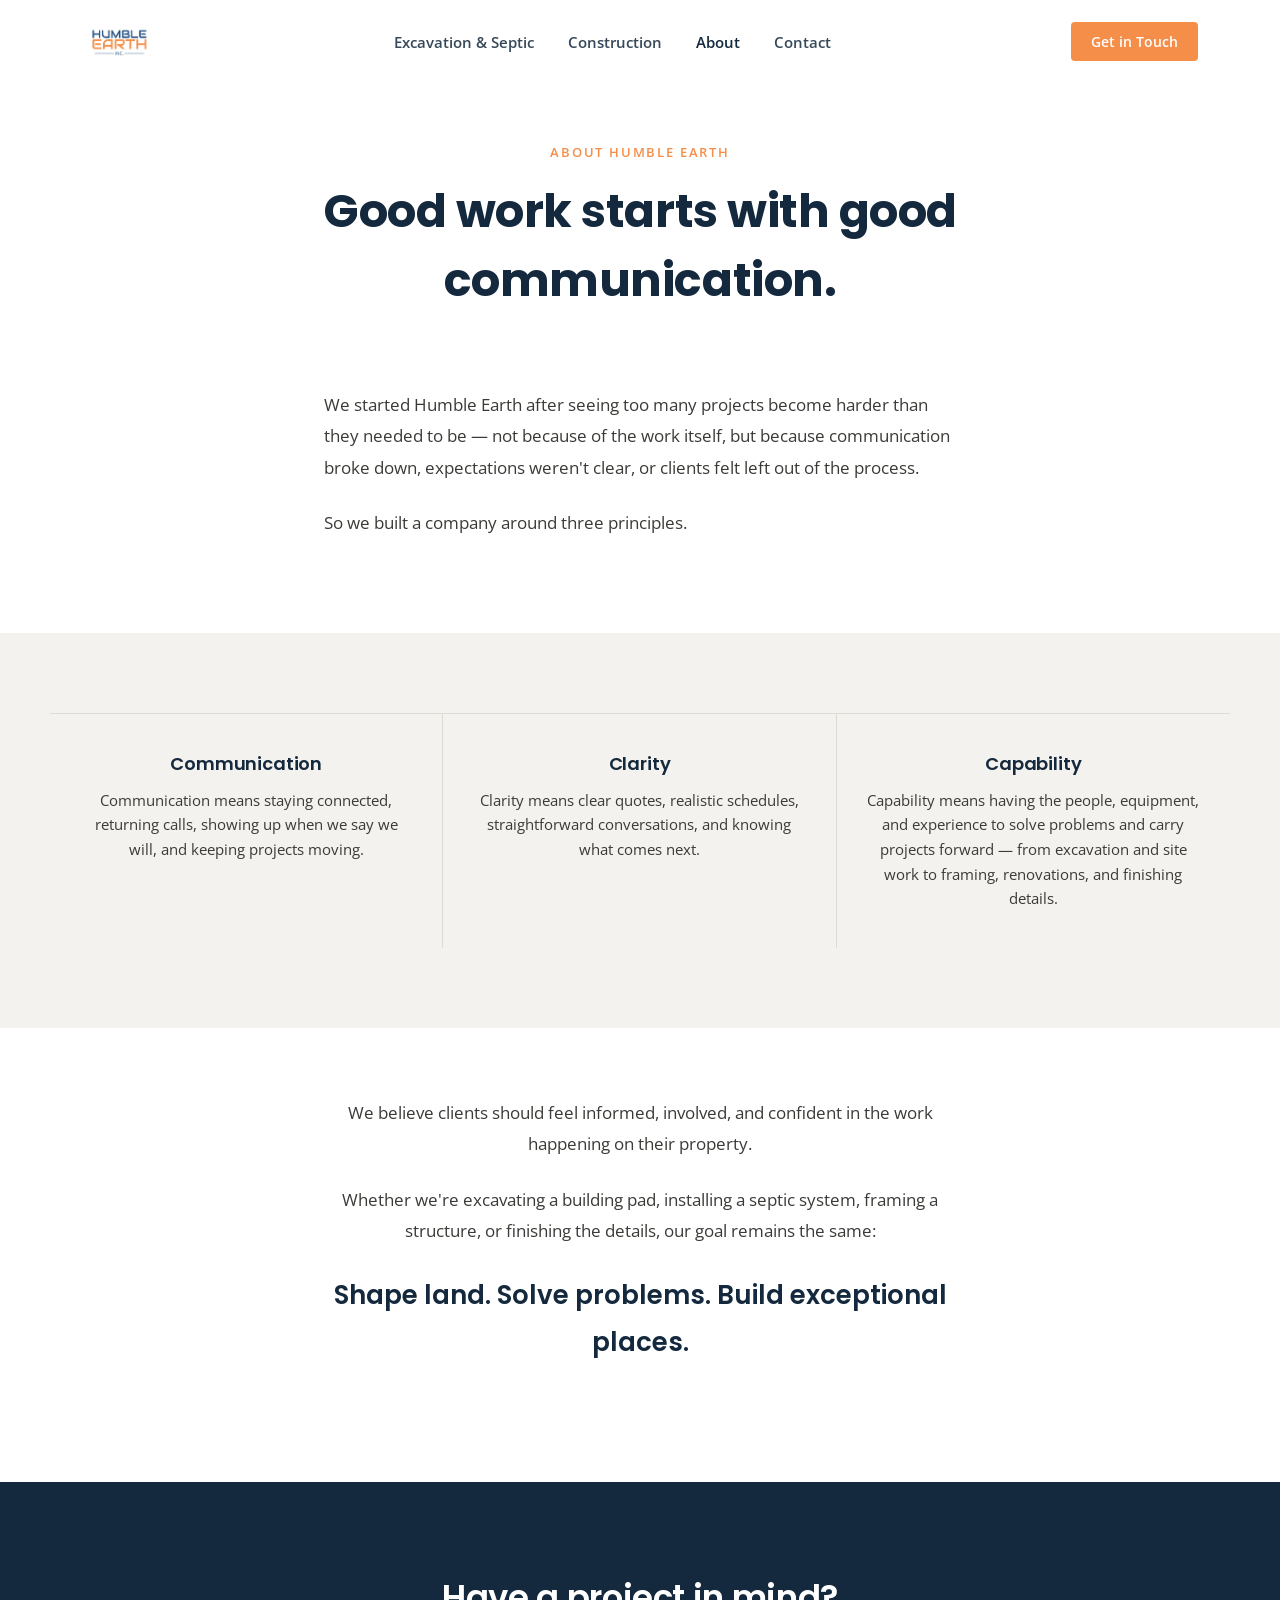
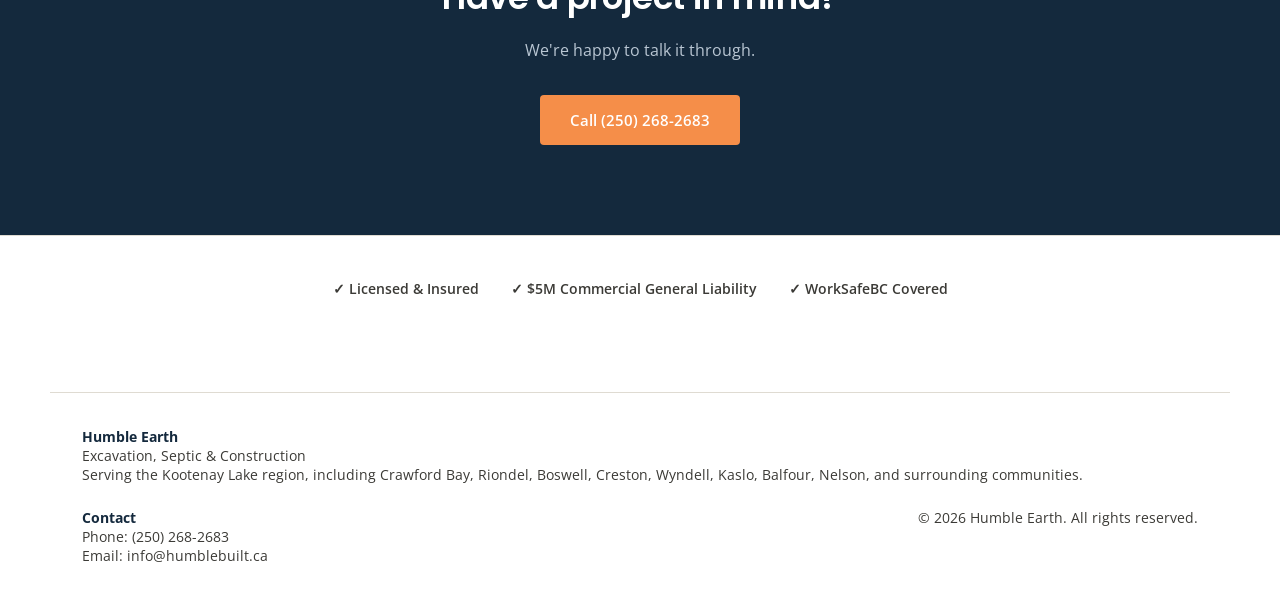
==== about.html @ 0f94adf6 "zip file commit" ====
<!DOCTYPE html>
<html lang="en">
<head>
<meta charset="UTF-8">
<meta name="viewport" content="width=device-width, initial-scale=1.0">
<title>About Humble Earth — Excavation &amp; Construction</title>
<link rel="preconnect" href="https://fonts.googleapis.com">
<link href="https://fonts.googleapis.com/css2?family=Poppins:wght@400;500;600;700&family=Open+Sans:wght@400;500;600&display=swap" rel="stylesheet">
<style>
  :root{
    --blue-ink:#14293D; --blue-deep:#285181; --orange:#F58E49; --orange-dark:#D96F2C;
    --white:#FFFFFF; --grey-section:#F4F2EE; --grey-text:#3B3A36; --grey-line:#DFDBD2; --max:1180px;
  }
  *{box-sizing:border-box;}
  body{margin:0;font-family:'Open Sans', sans-serif;color:var(--grey-text);background:var(--white);-webkit-font-smoothing:antialiased;}
  h1,h2,h3{font-family:'Poppins', sans-serif;color:var(--blue-ink);margin:0;letter-spacing:-0.01em;}
  a{text-decoration:none;}
  img{max-width:100%;display:block;}
  .wrap{max-width:var(--max); margin:0 auto; padding:0 32px;}

  .nav{display:flex; align-items:center; justify-content:space-between; padding:22px 32px; max-width:var(--max); margin:0 auto;}
  .nav .logo img{height:34px;width:auto;}
  .nav ul{list-style:none;display:flex;gap:34px;margin:0;padding:0;}
  .nav ul a{color:var(--blue-ink); font-weight:600; font-size:14.5px; opacity:.85;}
  .nav ul a.active,.nav ul a:hover{opacity:1;}
  .nav-cta{background:var(--orange); color:var(--white)!important; padding:10px 20px; border-radius:4px; font-weight:600; font-size:14px;}
  @media(max-width:760px){ .nav ul{display:none;} }

  .pagehero{ max-width:720px; margin:0 auto; text-align:center; padding:60px 24px 20px; }
  .pagehero .kicker{font-weight:600; font-size:13px; letter-spacing:.14em; text-transform:uppercase; color:var(--orange); margin-bottom:16px;}
  .pagehero h1{ font-size:clamp(32px,5vw,46px); font-weight:700; margin-bottom:14px; }
  .pagehero p.lead{ font-family:'Poppins',sans-serif; font-weight:500; font-style:italic; font-size:19px; color:var(--blue-deep); }

  .prose{ max-width:680px; margin:0 auto; padding:40px 24px 70px; }
  .prose p{ font-size:17px; line-height:1.85; color:var(--grey-text); margin:0 0 24px; }

  .pillars{ background:var(--grey-section); padding:80px 0; margin-bottom:70px; }
  .pillars-grid{ display:grid; grid-template-columns:repeat(3,1fr); gap:0; border-top:1px solid var(--grey-line); max-width:var(--max); margin:0 auto; }
  @media(max-width:760px){ .pillars-grid{grid-template-columns:1fr;} }
  .pillar-item{ padding:36px 30px; border-right:1px solid var(--grey-line); text-align:center; }
  .pillars-grid .pillar-item:last-child{ border-right:none; }
  .pillar-item h3{ font-size:18px; font-weight:600; margin-bottom:12px; }
  .pillar-item p{ font-size:14.5px; line-height:1.7; color:var(--grey-text); margin:0; }

  .closing{ max-width:680px; margin:0 auto; padding:0 24px 90px; text-align:center; }
  .closing p{ font-size:17px; line-height:1.8; color:var(--grey-text); margin-bottom:26px; }
  .closing .statement{ font-family:'Poppins',sans-serif; font-weight:600; font-size:clamp(20px,2.6vw,26px); color:var(--blue-ink); }

  .cta{ background:var(--blue-ink); color:var(--white); padding:90px 0; text-align:center; }
  .cta h2{ color:var(--white); font-size:clamp(26px,4vw,34px); font-weight:600; margin-bottom:14px; }
  .cta p{ color:#B9C6D3; font-size:16px; margin-bottom:34px; }
  .btn{font-weight:600; font-size:15px; padding:15px 30px; border-radius:4px; display:inline-block;}
  .btn-primary{background:var(--orange); color:var(--white);}
  .btn-primary:hover{background:var(--orange-dark);}

  footer{ padding:50px 0 40px; }
  .footer-grid{display:flex; justify-content:space-between; flex-wrap:wrap; gap:24px; border-top:1px solid var(--grey-line); padding-top:34px; font-size:14px; color:var(--grey-text);}
  .footer-grid strong{ color:var(--blue-ink); }
  .footer-grid a{ color:var(--grey-text); }
</style>
</head>
<body>

<nav class="nav">
  <a class="logo" href="index.html"><img src="[data-uri]" alt="Humble Earth"></a>
  <ul>
    <li><a href="excavation.html">Excavation &amp; Septic</a></li>
    <li><a href="construction.html">Construction</a></li>
    <li><a href="about.html" class="active">About</a></li>
    <li><a href="index.html#contact">Contact</a></li>
  </ul>
  <a href="index.html#contact" class="nav-cta">Get in Touch</a>
</nav>

<section class="pagehero">
  <div class="kicker">About Humble Earth</div>
  <h1>Good work starts with good communication.</h1>
</section>

<section class="prose">
  <p>We started Humble Earth after seeing too many projects become harder than they needed to be — not because of the work itself, but because communication broke down, expectations weren't clear, or clients felt left out of the process.</p>
  <p>So we built a company around three principles.</p>
</section>

<section class="pillars">
  <div class="pillars-grid">
    <div class="pillar-item">
      <h3>Communication</h3>
      <p>Communication means staying connected, returning calls, showing up when we say we will, and keeping projects moving.</p>
    </div>
    <div class="pillar-item">
      <h3>Clarity</h3>
      <p>Clarity means clear quotes, realistic schedules, straightforward conversations, and knowing what comes next.</p>
    </div>
    <div class="pillar-item">
      <h3>Capability</h3>
      <p>Capability means having the people, equipment, and experience to solve problems and carry projects forward — from excavation and site work to framing, renovations, and finishing details.</p>
    </div>
  </div>
</section>

<section class="closing">
  <p>We believe clients should feel informed, involved, and confident in the work happening on their property.</p>
  <p>Whether we're excavating a building pad, installing a septic system, framing a structure, or finishing the details, our goal remains the same:</p>
  <p class="statement">Shape land. Solve problems. Build exceptional places.</p>
</section>

<section class="cta" id="contact">
  <div class="wrap">
    <h2>Have a project in mind?</h2>
    <p>We're happy to talk it through.</p>
    <a href="tel:2502682683" class="btn btn-primary">Call (250) 268-2683</a>
  </div>
</section>

<section style="padding:44px 0; border-top:1px solid #DFDBD2;">
  <div class="wrap" style="display:flex; flex-wrap:wrap; justify-content:center; gap:32px; text-align:center;">
    <span style="font-size:13.5px; color:#3B3A36; font-weight:600;">&#10003; Licensed &amp; Insured</span>
    <span style="font-size:13.5px; color:#3B3A36; font-weight:600;">&#10003; $5M Commercial General Liability</span>
    <span style="font-size:13.5px; color:#3B3A36; font-weight:600;">&#10003; WorkSafeBC Covered</span>
  </div>
</section>

<footer>
  <div class="wrap footer-grid">
    <div><strong>Humble Earth</strong><br>Excavation, Septic &amp; Construction<br>Serving the Kootenay Lake region, including Crawford Bay, Riondel, Boswell, Creston, Wyndell, Kaslo, Balfour, Nelson, and surrounding communities.</div>
    <div><strong>Contact</strong><br>Phone: <a href="tel:2502682683">(250) 268-2683</a><br>Email: info@humblebuilt.ca</div>
    <div>&copy; 2026 Humble Earth. All rights reserved.</div>
  </div>
</footer>

</body>
</html>
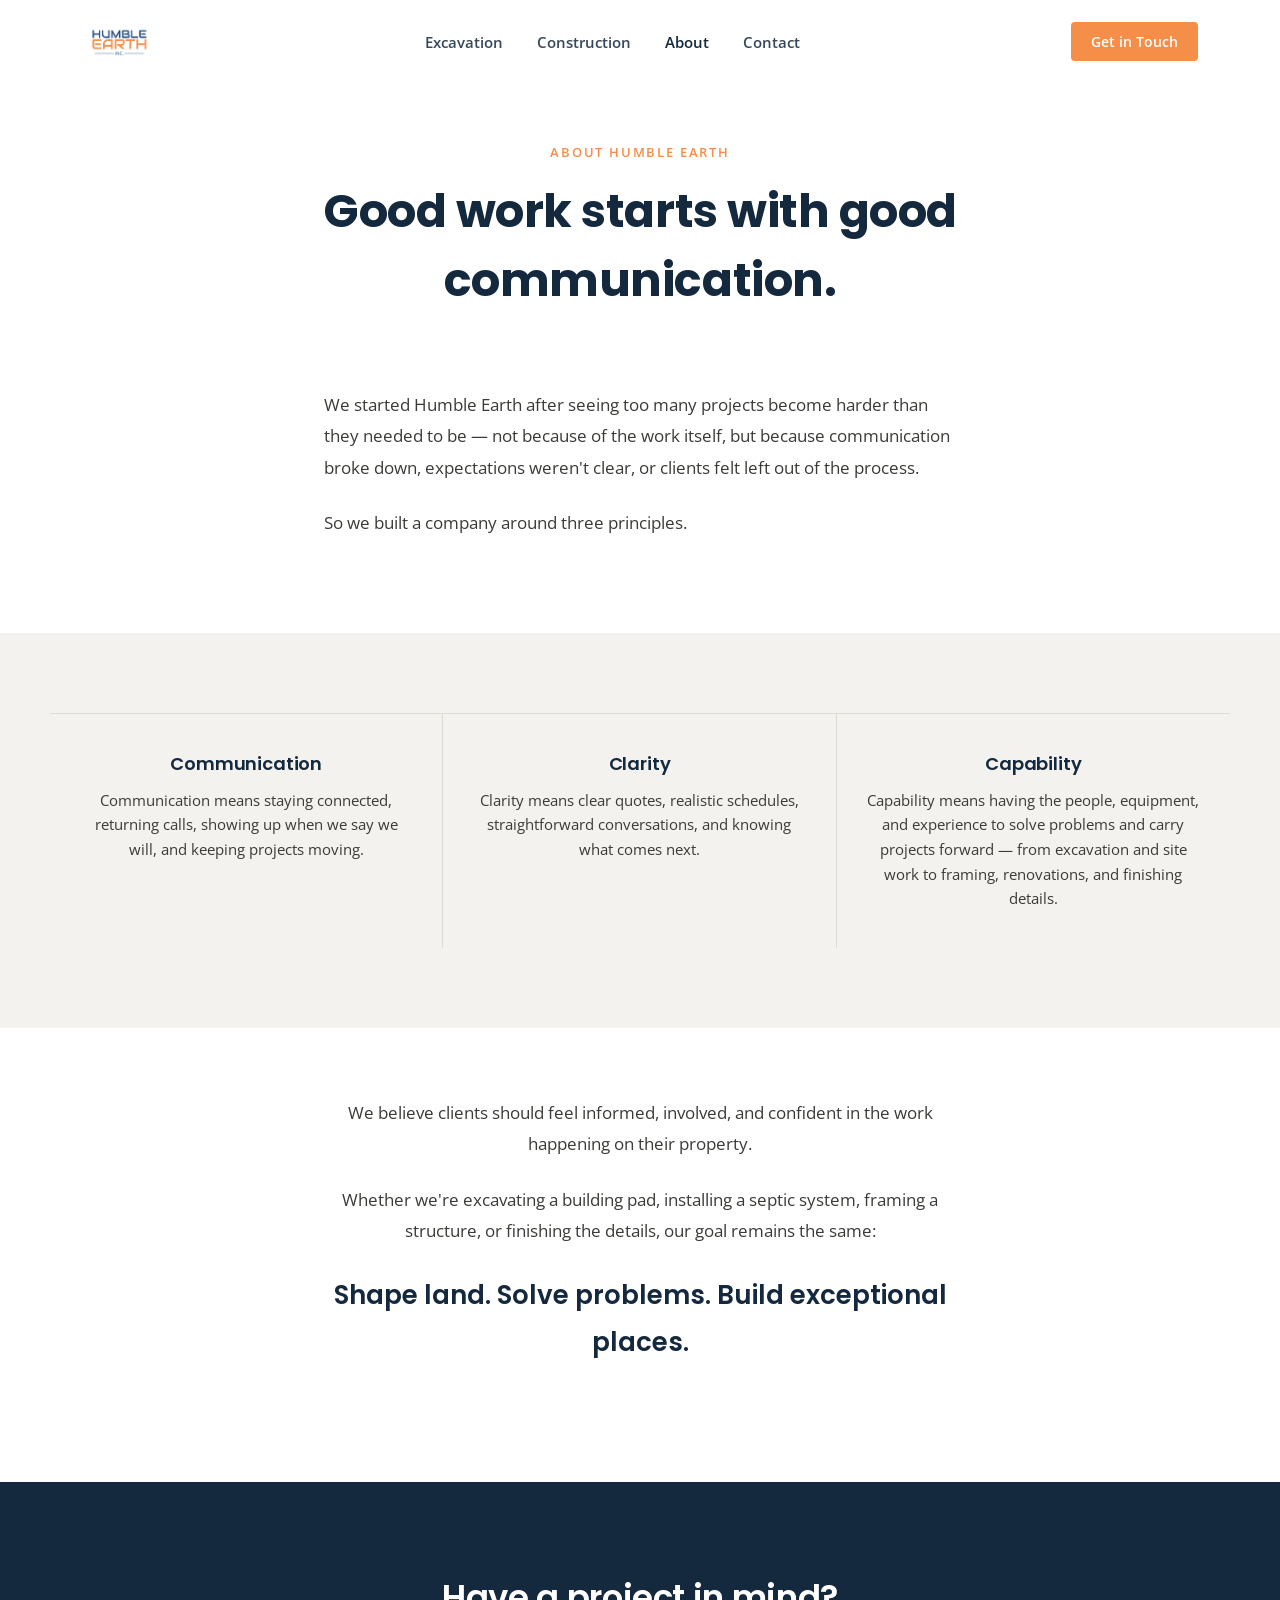
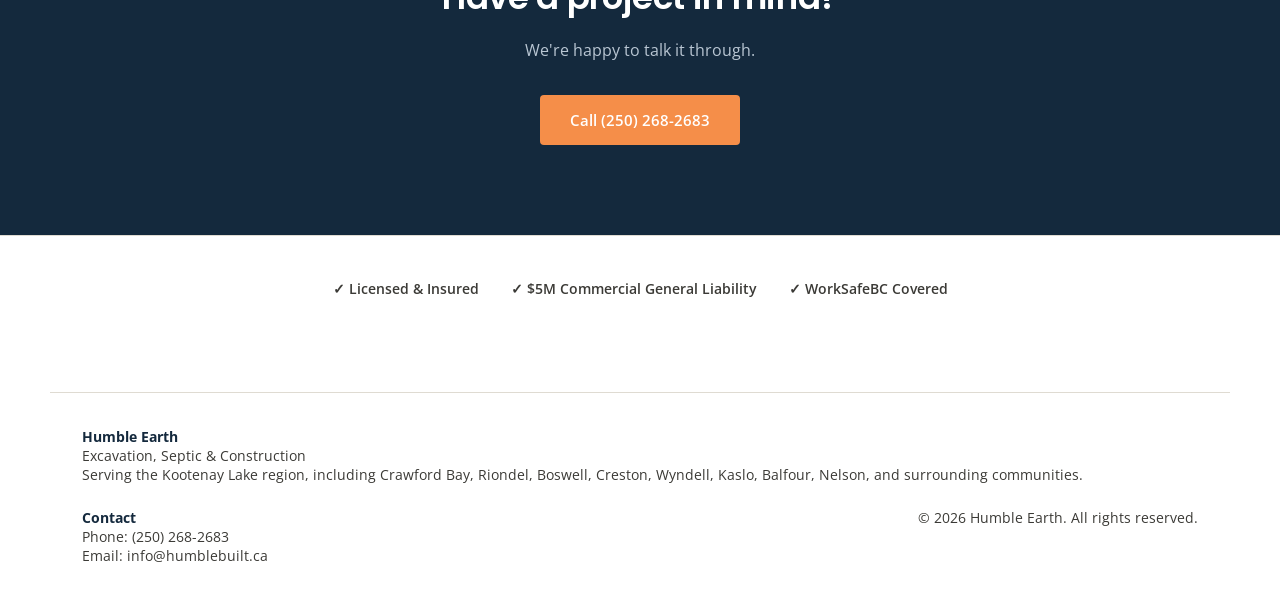
==== commit 9f615ada: "remove Septic from header" ====
--- a/about.html
+++ b/about.html
@@ -64,7 +64,7 @@
 <nav class="nav">
   <a class="logo" href="index.html"><img src="[data-uri]" alt="Humble Earth"></a>
   <ul>
-    <li><a href="excavation.html">Excavation &amp; Septic</a></li>
+    <li><a href="excavation.html">Excavation</a></li>
     <li><a href="construction.html">Construction</a></li>
     <li><a href="about.html" class="active">About</a></li>
     <li><a href="index.html#contact">Contact</a></li>
